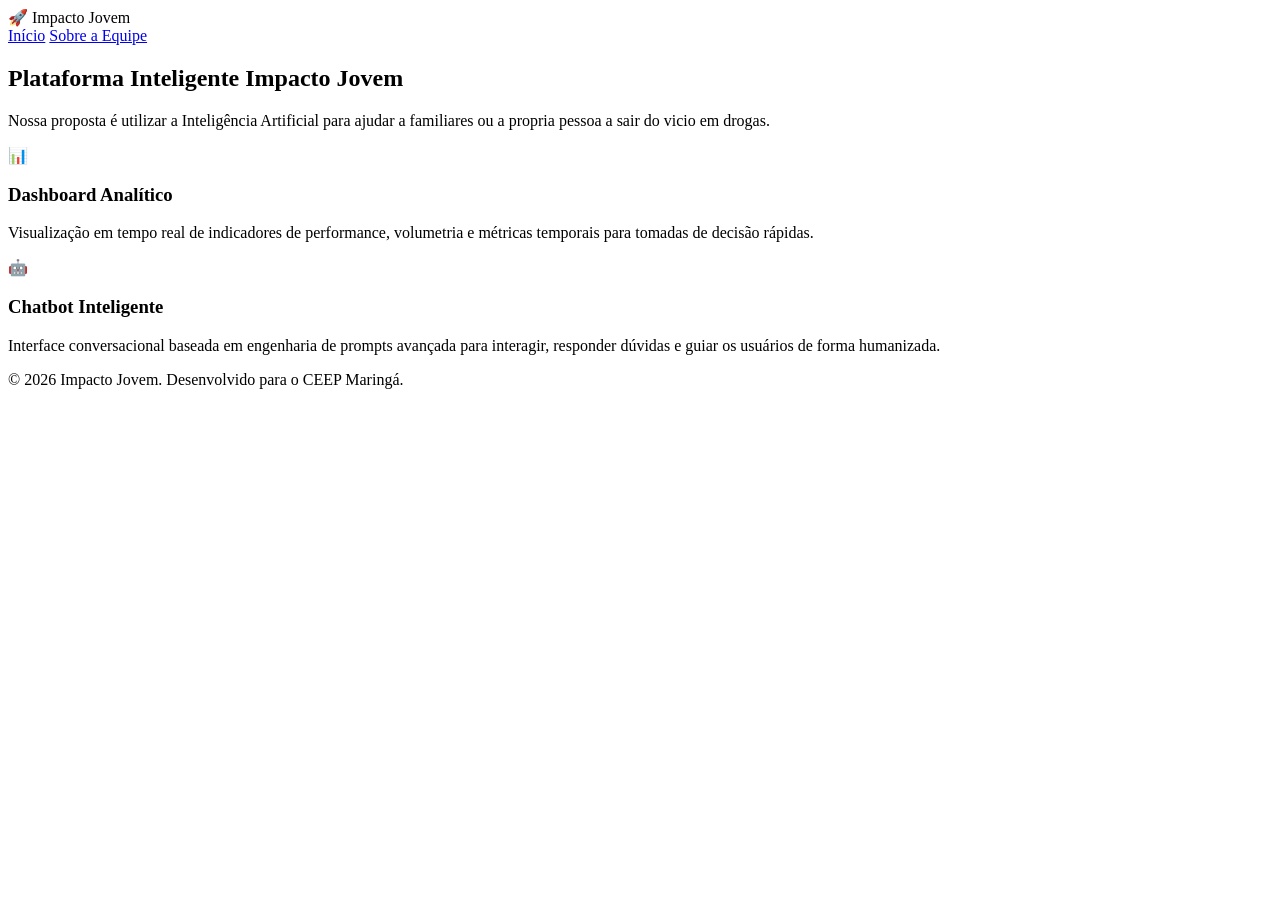
==== frontend/index.html @ 1bdef275 "Add files via upload" ====
<!DOCTYPE html>
<html lang="pt-BR">
<head>
    <meta charset="UTF-8">
    <meta name="viewport" content="width=device-width, initial-scale=1.0">
    <title>Impacto Jovem - Home</title>
    <link rel="stylesheet" href="../css/base.css">
</head>
<body>
    <header class="main-header">
        <div class="logo">🚀 Impacto Jovem</div>
        <nav>
            <a href="index.html" class="active">Início</a>
            <a href="sobre.html">Sobre a Equipe</a>
        </nav>
    </header>

    <main class="container">
        <section class="hero-section">
            <h1>Plataforma Inteligente Impacto Jovem</h1>
            <p>Nossa proposta é utilizar a Inteligência Artificial para ajudar a familiares ou a propria pessoa a sair do vicio em drogas.</p>
        </section>

        <section class="features-grid">
            <div class="card">
                <div class="card-icon">📊</div>
                <h3>Dashboard Analítico</h3>
                <p>Visualização em tempo real de indicadores de performance, volumetria e métricas temporais para tomadas de decisão rápidas.</p>
            </div>

            <div class="card">
                <div class="card-icon">🤖</div>
                <h3>Chatbot Inteligente</h3>
                <p>Interface conversacional baseada em engenharia de prompts avançada para interagir, responder dúvidas e guiar os usuários de forma humanizada.</p>
            </div>
        </section>
    </main>

    <footer>
        <p>&copy; 2026 Impacto Jovem. Desenvolvido para o CEEP Maringá.</p>
        <link rel="stylesheet" href="style.css">
</body>
</html>
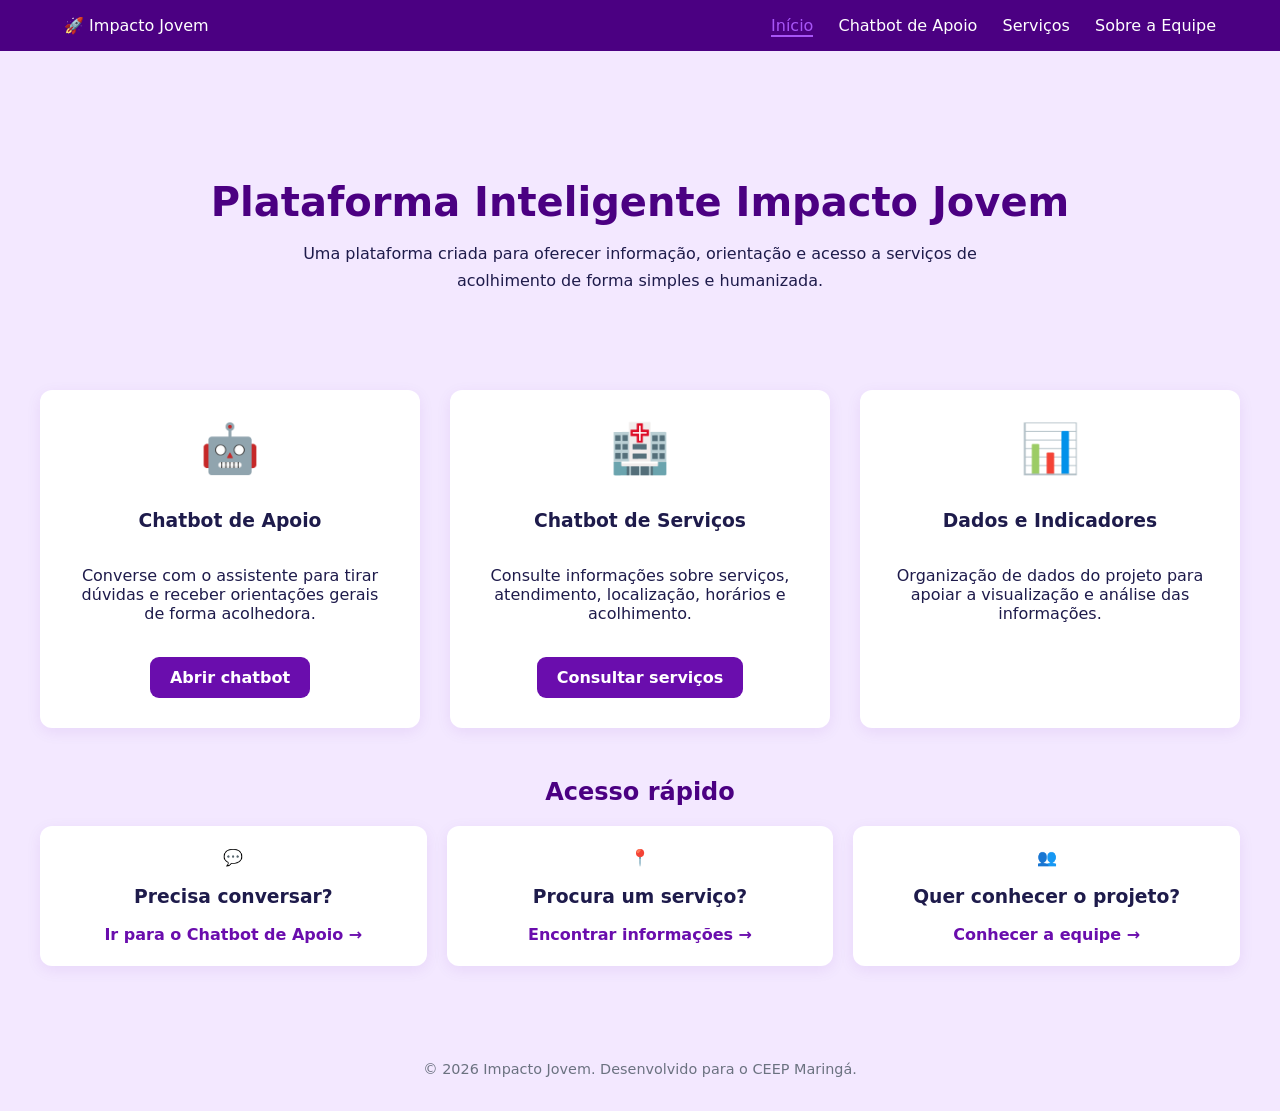
==== commit 2045eabf: "Add files via upload" ====
--- a/frontend/index.html
+++ b/frontend/index.html
@@ -1,43 +1,58 @@
-<!DOCTYPE html>
-<html lang="pt-BR">
-<head>
-    <meta charset="UTF-8">
-    <meta name="viewport" content="width=device-width, initial-scale=1.0">
-    <title>Impacto Jovem - Home</title>
-    <link rel="stylesheet" href="../css/base.css">
-</head>
-<body>
-    <header class="main-header">
-        <div class="logo">🚀 Impacto Jovem</div>
-        <nav>
-            <a href="index.html" class="active">Início</a>
-            <a href="sobre.html">Sobre a Equipe</a>
-        </nav>
-    </header>
-
-    <main class="container">
-        <section class="hero-section">
-            <h1>Plataforma Inteligente Impacto Jovem</h1>
-            <p>Nossa proposta é utilizar a Inteligência Artificial para ajudar a familiares ou a propria pessoa a sair do vicio em drogas.</p>
-        </section>
-
-        <section class="features-grid">
-            <div class="card">
-                <div class="card-icon">📊</div>
-                <h3>Dashboard Analítico</h3>
-                <p>Visualização em tempo real de indicadores de performance, volumetria e métricas temporais para tomadas de decisão rápidas.</p>
-            </div>
-
-            <div class="card">
-                <div class="card-icon">🤖</div>
-                <h3>Chatbot Inteligente</h3>
-                <p>Interface conversacional baseada em engenharia de prompts avançada para interagir, responder dúvidas e guiar os usuários de forma humanizada.</p>
-            </div>
-        </section>
-    </main>
-
-    <footer>
-        <p>&copy; 2026 Impacto Jovem. Desenvolvido para o CEEP Maringá.</p>
-        <link rel="stylesheet" href="style.css">
-</body>
-</html>
+<!DOCTYPE html>
+<html lang="pt-BR">
+<head>
+    <meta charset="UTF-8">
+    <meta name="viewport" content="width=device-width, initial-scale=1.0">
+    <meta name="description" content="Impacto Jovem - Plataforma de apoio e informação.">
+    <title>Impacto Jovem - Início</title>
+    <link rel="stylesheet" href="css/base.css">
+    <style>
+        .hero-section { padding:55px 20px 35px; text-align:center; }
+        .hero-section h1 { margin-bottom:15px; }
+        .hero-section p { max-width:760px; margin:0 auto; line-height:1.7; }
+        .features-grid { margin-top:25px; }
+        .card { display:flex; flex-direction:column; align-items:center; }
+        .card-link { display:inline-block; margin-top:18px; padding:11px 20px; border-radius:9px; background:var(--secondary); color:var(--white); text-decoration:none; font-weight:600; }
+        .card-link:hover { background:var(--primary); }
+        .quick-title { text-align:center; margin:50px 0 20px; color:var(--primary); }
+        .quick-grid { display:grid; grid-template-columns:repeat(auto-fit,minmax(220px,1fr)); gap:20px; }
+        .quick-item { background:var(--white); padding:22px; border-radius:12px; text-align:center; box-shadow:0 4px 15px rgba(106,13,173,.08); }
+        .quick-item a { color:var(--secondary); font-weight:700; text-decoration:none; }
+        .main-header { position:sticky; top:0; z-index:10; }
+        @media (max-width:650px) { .main-header { flex-direction:column; gap:12px; } .main-header nav { display:flex; flex-wrap:wrap; justify-content:center; gap:12px; } .main-header nav a { margin-left:0; } }
+    </style>
+</head>
+<body>
+    <header class="main-header">
+        <div class="logo">🚀 Impacto Jovem</div>
+        <nav aria-label="Menu principal">
+            <a href="index.html" class="active">Início</a>
+            <a href="paginas/chatbot.html">Chatbot de Apoio</a>
+            <a href="paginas/chatbot-servicos.html">Serviços</a>
+            <a href="sobre.html">Sobre a Equipe</a>
+        </nav>
+    </header>
+
+    <main class="container">
+        <section class="hero-section">
+            <h1>Plataforma Inteligente Impacto Jovem</h1>
+            <p>Uma plataforma criada para oferecer informação, orientação e acesso a serviços de acolhimento de forma simples e humanizada.</p>
+        </section>
+
+        <section class="features-grid" aria-label="Principais recursos">
+            <article class="card"><div class="card-icon">🤖</div><h3>Chatbot de Apoio</h3><p>Converse com o assistente para tirar dúvidas e receber orientações gerais de forma acolhedora.</p><a class="card-link" href="paginas/chatbot.html">Abrir chatbot</a></article>
+            <article class="card"><div class="card-icon">🏥</div><h3>Chatbot de Serviços</h3><p>Consulte informações sobre serviços, atendimento, localização, horários e acolhimento.</p><a class="card-link" href="paginas/chatbot-servicos.html">Consultar serviços</a></article>
+            <article class="card"><div class="card-icon">📊</div><h3>Dados e Indicadores</h3><p>Organização de dados do projeto para apoiar a visualização e análise das informações.</p></article>
+        </section>
+
+        <h2 class="quick-title">Acesso rápido</h2>
+        <section class="quick-grid">
+            <div class="quick-item"><span>💬</span><h3>Precisa conversar?</h3><a href="paginas/chatbot.html">Ir para o Chatbot de Apoio →</a></div>
+            <div class="quick-item"><span>📍</span><h3>Procura um serviço?</h3><a href="paginas/chatbot-servicos.html">Encontrar informações →</a></div>
+            <div class="quick-item"><span>👥</span><h3>Quer conhecer o projeto?</h3><a href="sobre.html">Conhecer a equipe →</a></div>
+        </section>
+    </main>
+
+    <footer><p>&copy; 2026 Impacto Jovem. Desenvolvido para o CEEP Maringá.</p></footer>
+</body>
+</html>
--- a/frontend/css/base.css
+++ b/frontend/css/base.css
@@ -0,0 +1,184 @@
+:root {
+    --primary: #4B0082;      /* Roxo Escuro / Indigo */
+    --secondary: #6A0DAD;    /* Roxo Vibrante */
+    --accent: #A855F7;       /* Roxo Neon / Lilás Vivo */
+    --dark: #1E1B4B;         /* Roxo Quase Preto para textos */
+    --light: #F3E8FF;        /* Lilás Bem Claro para o fundo do site */
+    --white: #FFFFFF;        /* Branco puro para os cards e textos no topo */
+}
+
+body {
+    font-family: 'Segoe UI', system-ui, sans-serif;
+    background-color: var(--light);
+    color: var(--dark);
+    margin: 0;
+    padding: 0;
+}
+
+.main-header {
+    background-color: var(--primary);
+    color: var(--white);
+    display: flex;
+    justify-content: space-between;
+    align-items: center;
+    padding: 1rem 5%;
+}
+
+.main-header nav a {
+    color: var(--white);
+    text-decoration: none;
+    margin-left: 20px;
+    font-weight: 500;
+    transition: color 0.2s;
+}
+
+.main-header nav a:hover {
+    color: var(--accent);
+}
+
+.main-header nav a.active {
+    color: var(--accent);
+    border-bottom: 2px solid var(--accent);
+}
+
+.container {
+    max-width: 1200px;
+    margin: 40px auto;
+    padding: 0 20px;
+}
+
+.hero-section {
+    text-align: center;
+    margin-bottom: 60px;
+}
+
+.hero-section h1 {
+    color: var(--primary);
+    font-size: 2.5rem;
+}
+
+.features-grid {
+    display: grid;
+    grid-template-columns: repeat(auto-fit, minmax(300px, 1fr));
+    gap: 30px;
+}
+
+.card {
+    background: var(--white);
+    padding: 30px;
+    border-radius: 12px;
+    box-shadow: 0 4px 15px rgba(106, 13, 173, 0.08); /* Sombra levemente arroxeada */
+    text-align: center;
+    transition: transform 0.2s, box-shadow 0.2s;
+}
+
+.card:hover {
+    transform: translateY(-5px);
+    box-shadow: 0 8px 25px rgba(106, 13, 173, 0.15);
+}
+
+.card-icon {
+    font-size: 3rem;
+    margin-bottom: 15px;
+    color: var(--secondary); /* Garante que os ícones usem o tom roxo */
+}
+
+footer {
+    text-align: center;
+    padding: 20px;
+    color: #6B7280;
+    font-size: 0.9rem;
+    margin-top: 60px;
+}
+:root {
+    --primary: #4B0082;      /* Roxo Escuro / Indigo */
+    --secondary: #6A0DAD;    /* Roxo Vibrante */
+    --accent: #A855F7;       /* Roxo Neon / Lilás Vivo */
+    --dark: #1E1B4B;         /* Roxo Quase Preto para textos */
+    --light: #F3E8FF;        /* Lilás Bem Claro para o fundo do site */
+    --white: #FFFFFF;        /* Branco puro para os cards e textos no topo */
+}
+
+body {
+    font-family: 'Segoe UI', system-ui, sans-serif;
+    background-color: var(--light);
+    color: var(--dark);
+    margin: 0;
+    padding: 0;
+}
+
+.main-header {
+    background-color: var(--primary);
+    color: var(--white);
+    display: flex;
+    justify-content: space-between;
+    align-items: center;
+    padding: 1rem 5%;
+}
+
+.main-header nav a {
+    color: var(--white);
+    text-decoration: none;
+    margin-left: 20px;
+    font-weight: 500;
+    transition: color 0.2s;
+}
+
+.main-header nav a:hover {
+    color: var(--accent);
+}
+
+.main-header nav a.active {
+    color: var(--accent);
+    border-bottom: 2px solid var(--accent);
+}
+
+.container {
+    max-width: 1200px;
+    margin: 40px auto;
+    padding: 0 20px;
+}
+
+.hero-section {
+    text-align: center;
+    margin-bottom: 60px;
+}
+
+.hero-section h1 {
+    color: var(--primary);
+    font-size: 2.5rem;
+}
+
+.features-grid {
+    display: grid;
+    grid-template-columns: repeat(auto-fit, minmax(300px, 1fr));
+    gap: 30px;
+}
+
+.card {
+    background: var(--white);
+    padding: 30px;
+    border-radius: 12px;
+    box-shadow: 0 4px 15px rgba(106, 13, 173, 0.08); /* Sombra levemente arroxeada */
+    text-align: center;
+    transition: transform 0.2s, box-shadow 0.2s;
+}
+
+.card:hover {
+    transform: translateY(-5px);
+    box-shadow: 0 8px 25px rgba(106, 13, 173, 0.15);
+}
+
+.card-icon {
+    font-size: 3rem;
+    margin-bottom: 15px;
+    color: var(--secondary); /* Garante que os ícones usem o tom roxo */
+}
+
+footer {
+    text-align: center;
+    padding: 20px;
+    color: #6B7280;
+    font-size: 0.9rem;
+    margin-top: 60px;
+}
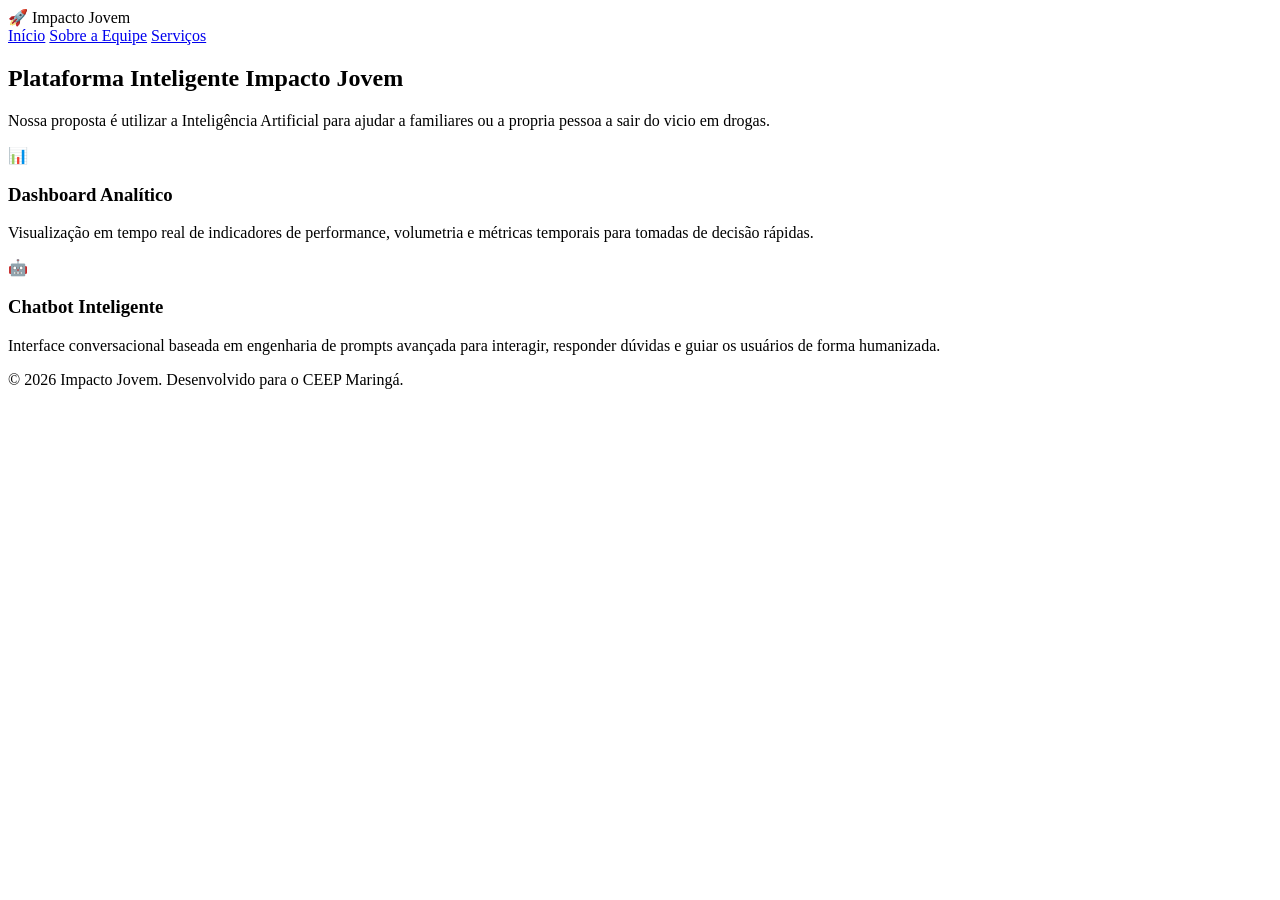
==== commit 658dccdd: "Add files via upload" ====
--- a/frontend/index.html
+++ b/frontend/index.html
@@ -3,56 +3,42 @@
 <head>
     <meta charset="UTF-8">
     <meta name="viewport" content="width=device-width, initial-scale=1.0">
-    <meta name="description" content="Impacto Jovem - Plataforma de apoio e informação.">
-    <title>Impacto Jovem - Início</title>
-    <link rel="stylesheet" href="css/base.css">
-    <style>
-        .hero-section { padding:55px 20px 35px; text-align:center; }
-        .hero-section h1 { margin-bottom:15px; }
-        .hero-section p { max-width:760px; margin:0 auto; line-height:1.7; }
-        .features-grid { margin-top:25px; }
-        .card { display:flex; flex-direction:column; align-items:center; }
-        .card-link { display:inline-block; margin-top:18px; padding:11px 20px; border-radius:9px; background:var(--secondary); color:var(--white); text-decoration:none; font-weight:600; }
-        .card-link:hover { background:var(--primary); }
-        .quick-title { text-align:center; margin:50px 0 20px; color:var(--primary); }
-        .quick-grid { display:grid; grid-template-columns:repeat(auto-fit,minmax(220px,1fr)); gap:20px; }
-        .quick-item { background:var(--white); padding:22px; border-radius:12px; text-align:center; box-shadow:0 4px 15px rgba(106,13,173,.08); }
-        .quick-item a { color:var(--secondary); font-weight:700; text-decoration:none; }
-        .main-header { position:sticky; top:0; z-index:10; }
-        @media (max-width:650px) { .main-header { flex-direction:column; gap:12px; } .main-header nav { display:flex; flex-wrap:wrap; justify-content:center; gap:12px; } .main-header nav a { margin-left:0; } }
-    </style>
+    <title>Impacto Jovem - Home</title>
+    <link rel="stylesheet" href="../css/base.css">
 </head>
 <body>
     <header class="main-header">
         <div class="logo">🚀 Impacto Jovem</div>
-        <nav aria-label="Menu principal">
+        <nav>
             <a href="index.html" class="active">Início</a>
-            <a href="paginas/chatbot.html">Chatbot de Apoio</a>
-            <a href="paginas/chatbot-servicos.html">Serviços</a>
             <a href="sobre.html">Sobre a Equipe</a>
-        </nav>
+                <a href="paginas/chatbot-servicos.html">Serviços</a>
+    </nav>
     </header>
 
     <main class="container">
         <section class="hero-section">
             <h1>Plataforma Inteligente Impacto Jovem</h1>
-            <p>Uma plataforma criada para oferecer informação, orientação e acesso a serviços de acolhimento de forma simples e humanizada.</p>
+            <p>Nossa proposta é utilizar a Inteligência Artificial para ajudar a familiares ou a propria pessoa a sair do vicio em drogas.</p>
         </section>
 
-        <section class="features-grid" aria-label="Principais recursos">
-            <article class="card"><div class="card-icon">🤖</div><h3>Chatbot de Apoio</h3><p>Converse com o assistente para tirar dúvidas e receber orientações gerais de forma acolhedora.</p><a class="card-link" href="paginas/chatbot.html">Abrir chatbot</a></article>
-            <article class="card"><div class="card-icon">🏥</div><h3>Chatbot de Serviços</h3><p>Consulte informações sobre serviços, atendimento, localização, horários e acolhimento.</p><a class="card-link" href="paginas/chatbot-servicos.html">Consultar serviços</a></article>
-            <article class="card"><div class="card-icon">📊</div><h3>Dados e Indicadores</h3><p>Organização de dados do projeto para apoiar a visualização e análise das informações.</p></article>
-        </section>
+        <section class="features-grid">
+            <div class="card">
+                <div class="card-icon">📊</div>
+                <h3>Dashboard Analítico</h3>
+                <p>Visualização em tempo real de indicadores de performance, volumetria e métricas temporais para tomadas de decisão rápidas.</p>
+            </div>
 
-        <h2 class="quick-title">Acesso rápido</h2>
-        <section class="quick-grid">
-            <div class="quick-item"><span>💬</span><h3>Precisa conversar?</h3><a href="paginas/chatbot.html">Ir para o Chatbot de Apoio →</a></div>
-            <div class="quick-item"><span>📍</span><h3>Procura um serviço?</h3><a href="paginas/chatbot-servicos.html">Encontrar informações →</a></div>
-            <div class="quick-item"><span>👥</span><h3>Quer conhecer o projeto?</h3><a href="sobre.html">Conhecer a equipe →</a></div>
+            <div class="card">
+                <div class="card-icon">🤖</div>
+                <h3>Chatbot Inteligente</h3>
+                <p>Interface conversacional baseada em engenharia de prompts avançada para interagir, responder dúvidas e guiar os usuários de forma humanizada.</p>
+            </div>
         </section>
     </main>
 
-    <footer><p>&copy; 2026 Impacto Jovem. Desenvolvido para o CEEP Maringá.</p></footer>
+    <footer>
+        <p>&copy; 2026 Impacto Jovem. Desenvolvido para o CEEP Maringá.</p>
+        <link rel="stylesheet" href="style.css">
 </body>
 </html>
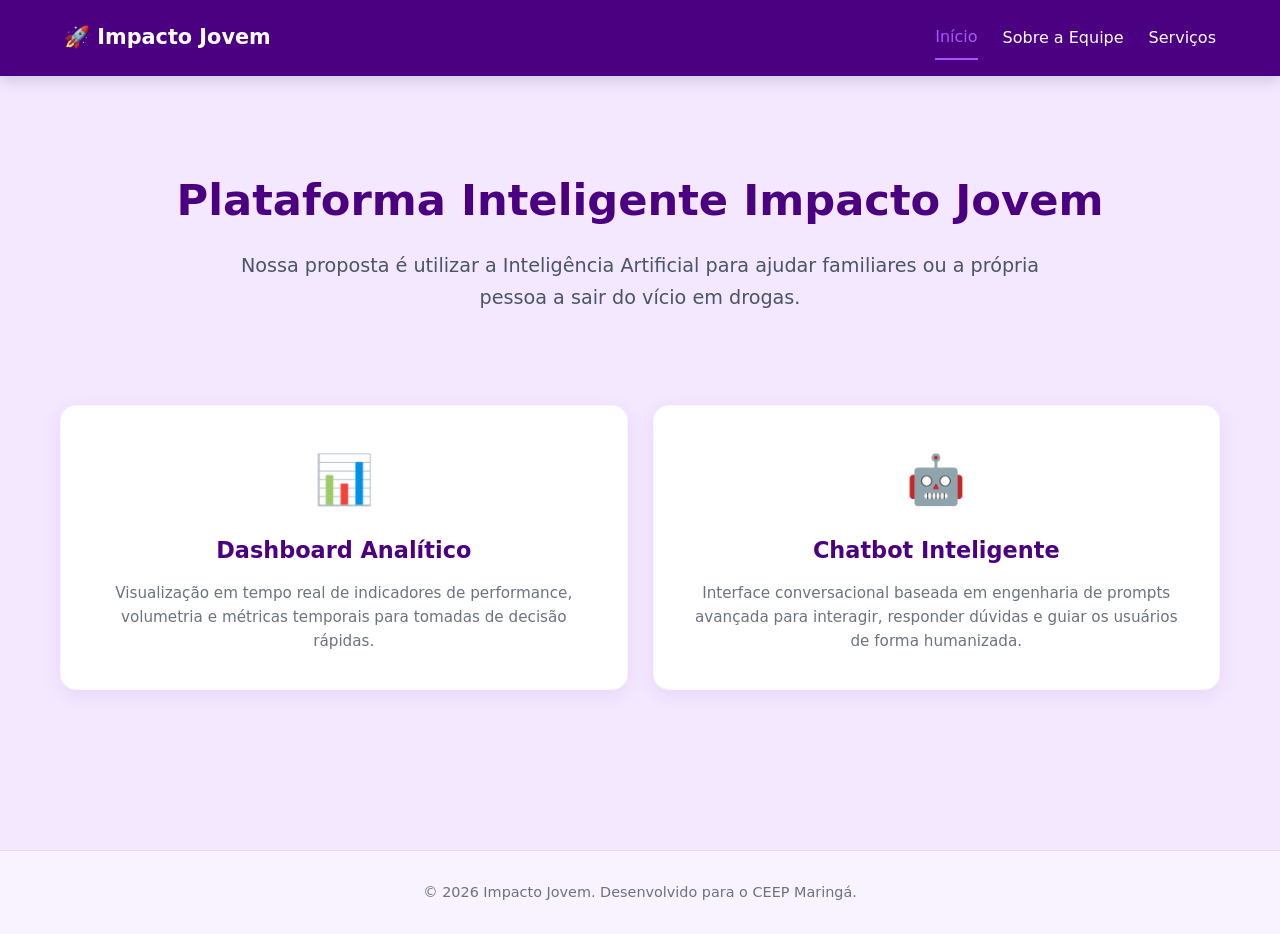
==== commit 47dcbdf7: "Add files via upload" ====
--- a/frontend/index.html
+++ b/frontend/index.html
@@ -4,22 +4,226 @@
     <meta charset="UTF-8">
     <meta name="viewport" content="width=device-width, initial-scale=1.0">
     <title>Impacto Jovem - Home</title>
+    <!-- CSS Externo (Se você usar) -->
     <link rel="stylesheet" href="../css/base.css">
+    
+    <style>
+        /* ==========================================================================
+           Variáveis de Cores e Estilos Globais
+           ========================================================================== */
+        :root {
+            --primary: #4B0082;         /* Roxo Escuro */
+            --secondary: #6A0DAD;       /* Roxo Principal */
+            --accent: #A855F7;          /* Lilás Vivo */
+            --dark: #1E1B4B;            /* Azul/Roxo Noturno */
+            --light: #F3E8FF;           /* Fundo Lilás bem claro */
+            --white: #FFFFFF;
+            --gray: #6B7280;
+            --transition-smooth: all 0.3s cubic-bezier(0.4, 0, 0.2, 1);
+        }
+
+        /* Reset básico e configurações padrão */
+        * {
+            margin: 0;
+            padding: 0;
+            box-sizing: border-box;
+        }
+
+        html {
+            scroll-behavior: smooth;
+        }
+
+        body {
+            font-family: 'Segoe UI', system-ui, -apple-system, sans-serif;
+            background-color: var(--light);
+            color: var(--dark);
+            line-height: 1.6;
+            display: flex;
+            flex-direction: column;
+            min-height: 100vh;
+        }
+
+        /* Container centralizado para limitar a largura do conteúdo */
+        .container {
+            width: 100%;
+            max-width: 1200px;
+            margin: 0 auto;
+            padding: 50px 20px;
+            flex: 1; /* Garante que o footer fique sempre no rodapé */
+        }
+
+        /* ==========================================================================
+           Cabeçalho (Header) e Navegação
+           ========================================================================== */
+        .main-header {
+            background: var(--primary);
+            color: var(--white);
+            display: flex;
+            justify-content: space-between;
+            align-items: center;
+            padding: 1rem 5%;
+            box-shadow: 0 4px 15px rgba(0, 0, 0, 0.15);
+            position: sticky;
+            top: 0;
+            z-index: 1000;
+        }
+
+        .logo {
+            font-size: 1.3rem;
+            font-weight: bold;
+        }
+
+        .main-header nav {
+            display: flex;
+            align-items: center;
+            gap: 25px;
+        }
+
+        .main-header nav a {
+            color: var(--white);
+            text-decoration: none;
+            font-weight: 500;
+            padding: 8px 0;
+            transition: var(--transition-smooth);
+        }
+
+        .main-header nav a:hover {
+            color: var(--accent);
+        }
+
+        .main-header nav a.active {
+            color: var(--accent);
+            border-bottom: 2px solid var(--accent);
+        }
+
+        /* ==========================================================================
+           Seção Principal (Hero Section)
+           ========================================================================== */
+        .hero-section {
+            text-align: center;
+            margin-bottom: 50px;
+            padding: 40px 20px;
+        }
+
+        .hero-section h1 {
+            color: var(--primary);
+            font-size: 2.7rem;
+            margin-bottom: 15px;
+            font-weight: 800;
+        }
+
+        .hero-section p {
+            max-width: 800px;
+            margin: 0 auto;
+            font-size: 1.2rem;
+            line-height: 1.7;
+            color: #4B5563; /* Tom cinza escuro para melhor legibilidade */
+        }
+
+        /* ==========================================================================
+           Grid de Recursos (Features Grid / Cards)
+           ========================================================================== */
+        .features-grid {
+            display: grid;
+            grid-template-columns: repeat(auto-fit, minmax(280px, 1fr));
+            gap: 25px;
+            margin-bottom: 50px;
+        }
+
+        .card {
+            background: var(--white);
+            padding: 35px 30px;
+            border-radius: 16px;
+            text-align: center;
+            box-shadow: 0 5px 20px rgba(106, 13, 173, 0.08);
+            transition: var(--transition-smooth);
+            border: 1px solid rgba(168, 85, 247, 0.05);
+        }
+
+        .card:hover {
+            transform: translateY(-6px);
+            box-shadow: 0 12px 30px rgba(106, 13, 173, 0.18);
+        }
+
+        .card-icon {
+            font-size: 3rem;
+            margin-bottom: 15px;
+            display: inline-block;
+        }
+
+        .card h3 {
+            color: var(--primary);
+            font-size: 1.4rem;
+            margin-bottom: 12px;
+            font-weight: 700;
+        }
+
+        .card p {
+            color: var(--gray);
+            font-size: 0.95rem;
+            line-height: 1.6;
+            margin: 0;
+        }
+
+        /* ==========================================================================
+           Rodapé (Footer)
+           ========================================================================== */
+        footer {
+            text-align: center;
+            padding: 30px;
+            color: var(--gray);
+            font-size: 0.9rem;
+            margin-top: 60px;
+            border-top: 1px solid rgba(106, 13, 173, 0.12);
+            background-color: rgba(255, 255, 255, 0.5); /* Leve fundo opaco */
+        }
+
+        /* ==========================================================================
+           Responsividade (Telas Menores)
+           ========================================================================== */
+        @media (max-width: 700px) {
+            .main-header {
+                flex-direction: column;
+                gap: 15px;
+                text-align: center;
+                padding: 15px;
+            }
+
+            .main-header nav {
+                gap: 15px;
+                flex-wrap: wrap;
+                justify-content: center;
+            }
+
+            .hero-section h1 {
+                font-size: 2rem;
+            }
+
+            .hero-section p {
+                font-size: 1rem;
+            }
+
+            .container {
+                padding: 30px 15px;
+            }
+        }
+    </style>
 </head>
 <body>
+
     <header class="main-header">
         <div class="logo">🚀 Impacto Jovem</div>
         <nav>
             <a href="index.html" class="active">Início</a>
             <a href="sobre.html">Sobre a Equipe</a>
-                <a href="paginas/chatbot-servicos.html">Serviços</a>
-    </nav>
+            <a href="chatbot-servicos.html">Serviços</a>
+        </nav>
     </header>
 
     <main class="container">
         <section class="hero-section">
             <h1>Plataforma Inteligente Impacto Jovem</h1>
-            <p>Nossa proposta é utilizar a Inteligência Artificial para ajudar a familiares ou a propria pessoa a sair do vicio em drogas.</p>
+            <p>Nossa proposta é utilizar a Inteligência Artificial para ajudar familiares ou a própria pessoa a sair do vício em drogas.</p>
         </section>
 
         <section class="features-grid">
@@ -39,6 +243,7 @@
 
     <footer>
         <p>&copy; 2026 Impacto Jovem. Desenvolvido para o CEEP Maringá.</p>
-        <link rel="stylesheet" href="style.css">
+    </footer>
+
 </body>
 </html>
